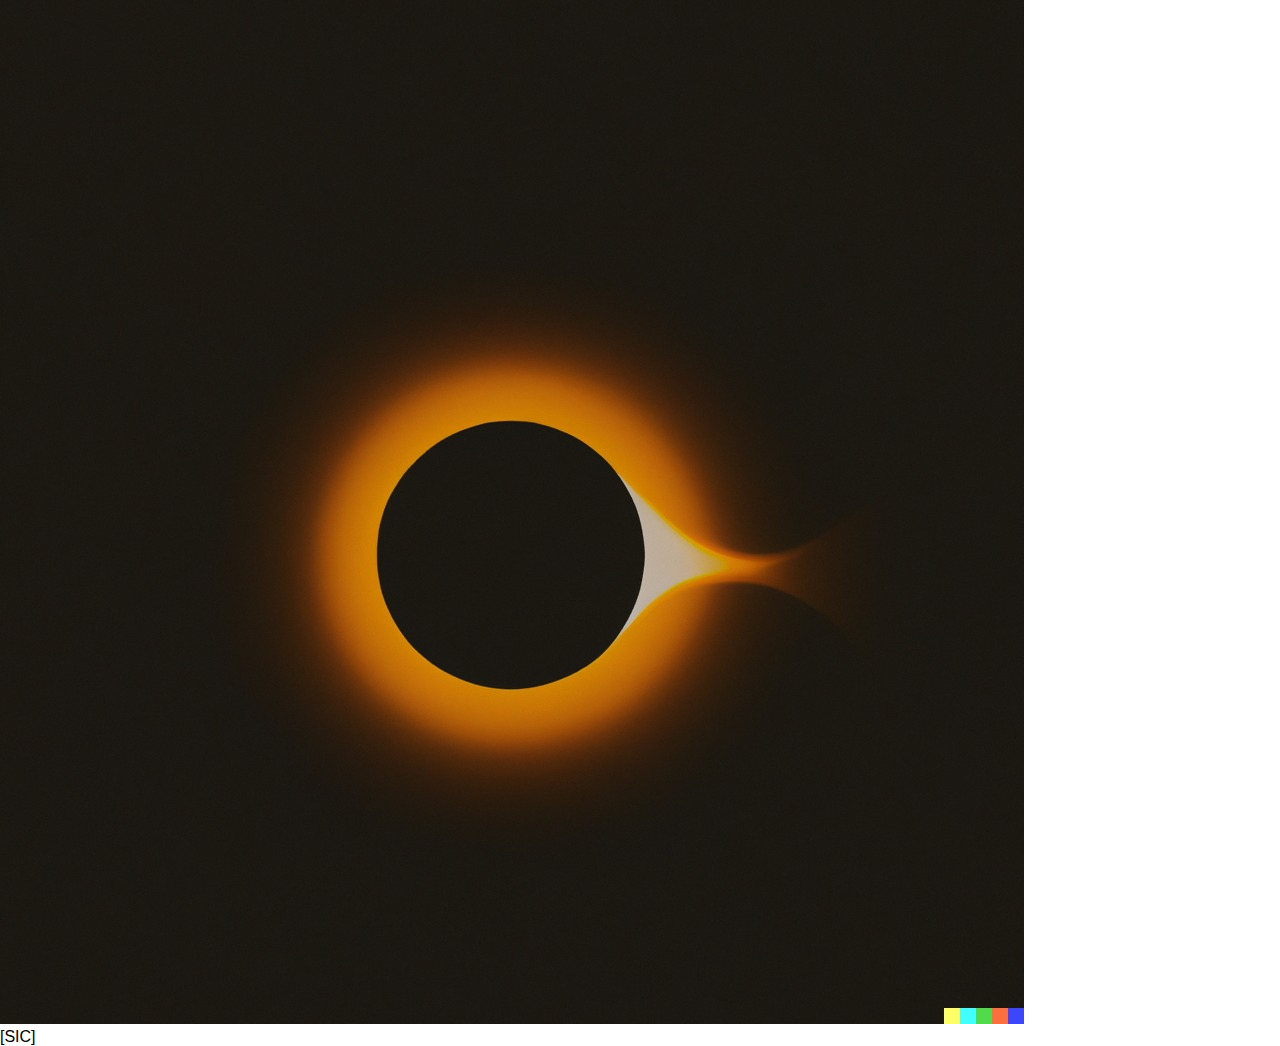
==== index.html @ 69975e5f ""newcommit"" ====
<!DOCTYPE html>
<html lang="en">
<head>
    <meta charset="UTF-8">
    <meta http-equiv="X-UA-Compatible" content="IE=edge">
    <meta name="viewport" content="width=device-width, initial-scale=1.0">
    <title>Sic Landing Page</title>
    <link rel="stylesheet" href="index.css">
</head>
<body>
    <header>
        <div class="header-container">
            <div class="img-container">
                <img src="img/Solei.jpeg" alt="">
            </div>
            <div class="title-text-container">
                <div class="title-text">[SIC]</div>
            </div>
            
        </div>
        
    </header>
    <Nav>

    </Nav>
    <Section>

    </Section>
    <Section>

    </Section>
    <script src="index.js"></script>
</body>
</html>
---- index.css ----
*{
    font-family: 'Segoe UI', Tahoma, Geneva, Verdana, sans-serif;
    margin:0;
}

media-background img{
    width: 100%;
    height: auto;
}

media-background{
    position: absolute;
    top: 0;
    right: 0;
    left: 0;
    bottom: 0;
    position: fixed;
}
.title-wrap{
    position: fixed;
    z-index: inherit;
    left: 10rem;
    bottom: 50%;
    
}
h1 a{
    text-decoration: none;
}
.inner{
    color: white;
    text-decoration: none;
    font-size: 5rem;
    font-family: 'Segoe UI', Tahoma, Geneva, Verdana, sans-serif;
    
}
media-background-container{
    display: block;
    position: relative;
}
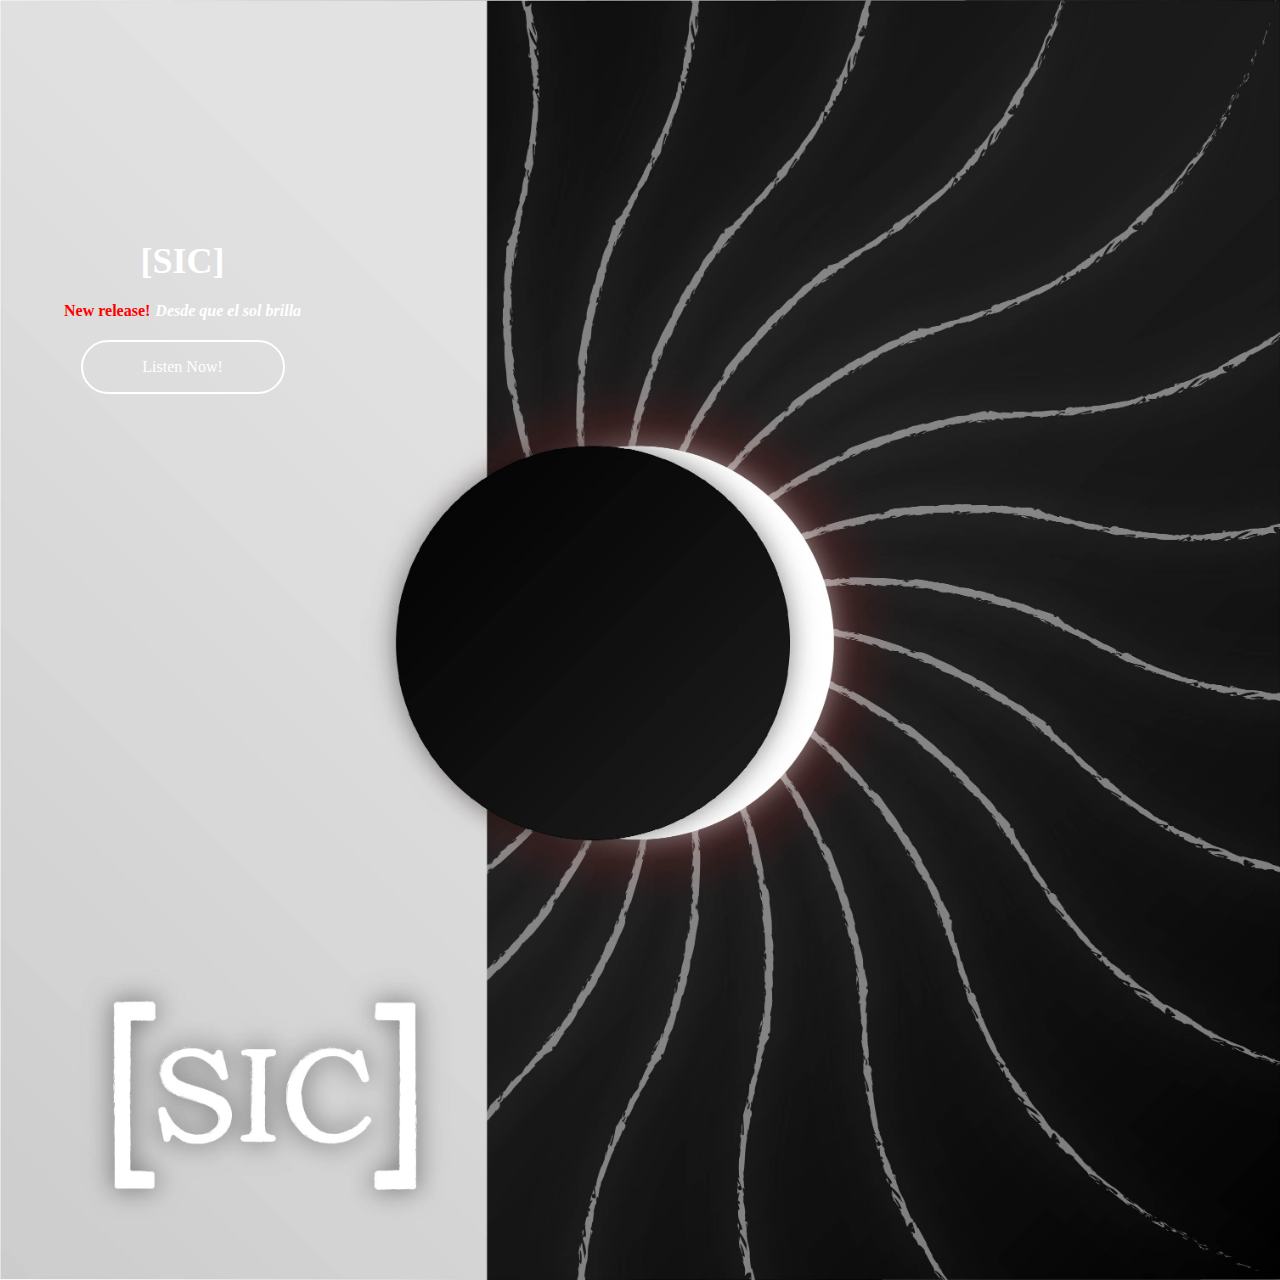
==== commit 04adc83f: ""commitements"" ====
--- a/index.html
+++ b/index.html
@@ -11,20 +11,35 @@
     <header>
         <div class="header-container">
             <div class="img-container">
-                <img src="img/Solei.jpeg" alt="">
+                <img src="img/dqsynb.jpg" alt="">
             </div>
-            <div class="title-text-container">
-                <div class="title-text">[SIC]</div>
+            <div class="title-wrap">
+                <div class="title-text-container">
+                    <div class="title-text">[SIC]</div>
+                </div>
+                <div class="subtitle-container">
+                    <div class="subtitle-text new">
+                        New release!
+                    </div>
+                    <div class="subtitle-text release-name">Desde que el sol brilla</div>
+                </div>
+                <div class="button-container">
+                    <a href="https://open.spotify.com/album/3Ff1bUX5hL4msEC1ksZ8PL?si=1dc17979f8d14b5d">
+                        <div class="button-text">
+                            Listen Now!
+                        </div>
+                    </a>
+                </div>
             </div>
             
         </div>
         
     </header>
     <Nav>
-
+        
     </Nav>
     <Section>
-
+        <iframe src="https://open.spotify.com/embed/album/3Ff1bUX5hL4msEC1ksZ8PL?utm_source=generator" width="100%" height="380" frameBorder="0" allowfullscreen="" allow="autoplay; clipboard-write; encrypted-media; fullscreen; picture-in-picture"></iframe>
     </Section>
     <Section>
 
--- a/index.css
+++ b/index.css
@@ -1,40 +1,101 @@
-*{
-    font-family: 'Segoe UI', Tahoma, Geneva, Verdana, sans-serif;
-    margin:0;
+:root{
+    background-color: black;
+    color: white;
+    font-family: 'segoe UI';
+    box-sizing: border-box;
 }
 
-media-background img{
+html{
     width: 100%;
-    height: auto;
+}
+body {
+    margin: 0;
+}
+.header-container{
+    position: relative;
+    display: flex;
+    align-items: center;
+    min-width: 100%;
+    max-width: 100%;
+    max-height: 30rem;
+    margin: auto;;
+    height: 30rem;
+
+    
+}
+.img-container{
+    max-height: 30rem;
+    margin: auto;
+}
+.img-container img{
+    position:static;
+    display: block;
+    width: 100%;
+    
+
+    
+
+;
+    
 }
 
-media-background{
+.title-wrap{
     position: absolute;
-    top: 0;
-    right: 0;
-    left: 0;
-    bottom: 0;
-    position: fixed;
-}
-.title-wrap{
-    position: fixed;
-    z-index: inherit;
-    left: 10rem;
-    bottom: 50%;
-    
-}
-h1 a{
-    text-decoration: none;
-}
-.inner{
-    color: white;
-    text-decoration: none;
-    font-size: 5rem;
-    font-family: 'Segoe UI', Tahoma, Geneva, Verdana, sans-serif;
-    
-}
-media-background-container{
-    display: block;
-    position: relative;
+    top: 50%;
+    padding-left: 5%;
+    display: flex;
+    flex-direction: column;
+    align-items: center;;
 }
 
+.title-text{
+    font-size: 36px;
+    font-weight: bolder;
+    padding-bottom: 20px;
+}
+
+.subtitle-container{
+    
+    display: flex;
+}
+.subtitle-container{
+    padding-bottom: 20px;
+}
+.new{
+    text-shadow: #000;
+    padding-right: 5px;
+    font-weight: 800;
+    color: red
+}
+.release-name{
+    font-style: italic;
+    font-weight: bold;
+}
+
+.button-container{
+    display: flex;
+    border: 2px solid #fff;
+    border-radius: 50px;
+    height: 50px;
+    width: 200px;
+    align-items: center;
+    justify-content: center;
+    transition: .5s;
+}
+
+.button-container:hover,
+.button-container a:hover{
+    background-color: #fff;
+    color: #000;
+    cursor: pointer;
+    font-weight: 500;
+}
+
+nav{
+    background-color: #000;
+}
+
+a{
+    text-decoration: none;
+    color: #fff;
+}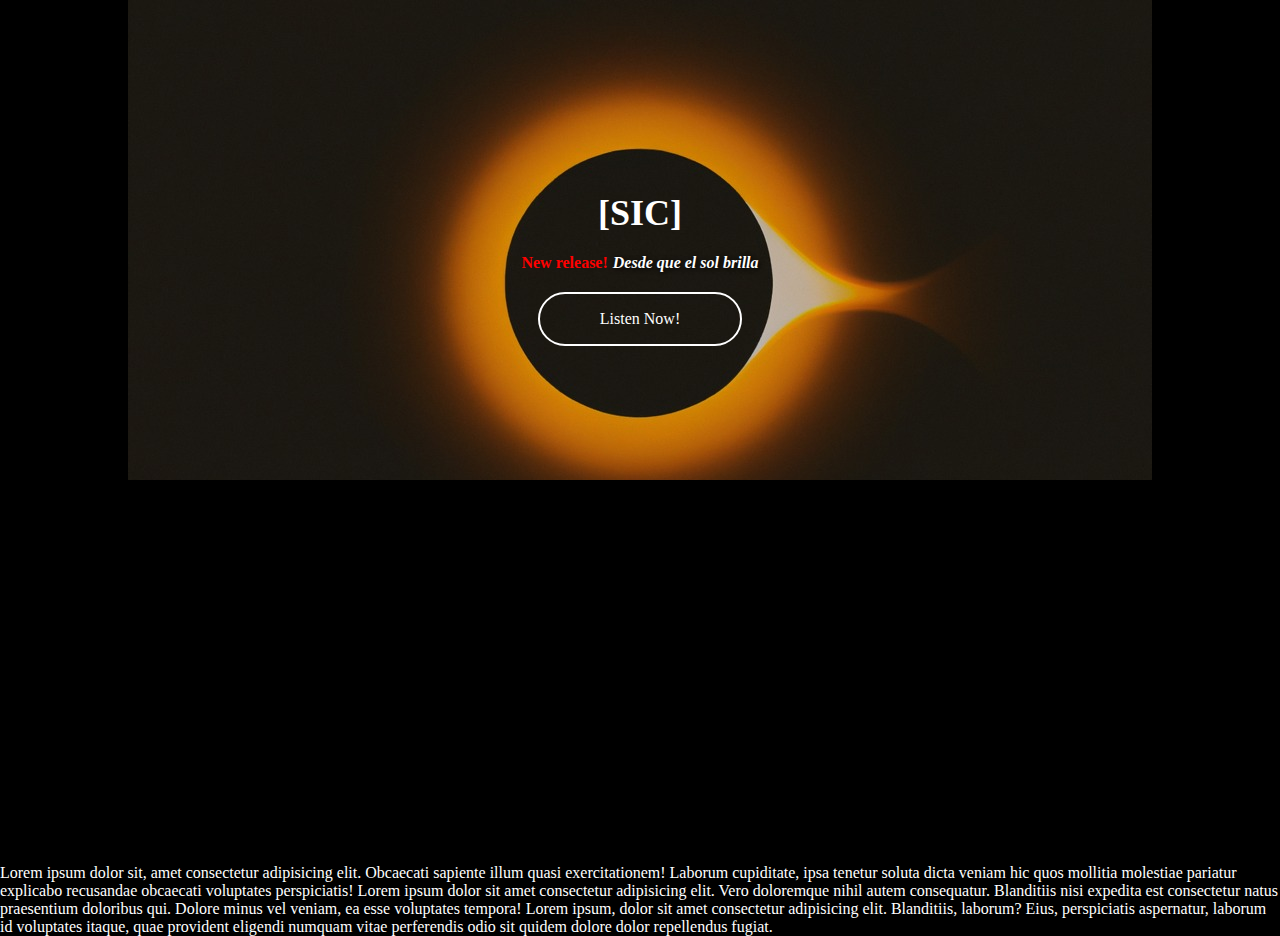
==== commit 18a2c2ea: "new release version" ====
--- a/index.html
+++ b/index.html
@@ -11,7 +11,7 @@
     <header>
         <div class="header-container">
             <div class="img-container">
-                <img src="img/dqsynb.jpg" alt="">
+                <img src="img/Solei.jpeg" style="width:100%">
             </div>
             <div class="title-wrap">
                 <div class="title-text-container">
@@ -42,7 +42,9 @@
         <iframe src="https://open.spotify.com/embed/album/3Ff1bUX5hL4msEC1ksZ8PL?utm_source=generator" width="100%" height="380" frameBorder="0" allowfullscreen="" allow="autoplay; clipboard-write; encrypted-media; fullscreen; picture-in-picture"></iframe>
     </Section>
     <Section>
-
+        Lorem ipsum dolor sit, amet consectetur adipisicing elit. Obcaecati sapiente illum quasi exercitationem! Laborum cupiditate, ipsa tenetur soluta dicta veniam hic quos mollitia molestiae pariatur explicabo recusandae obcaecati voluptates perspiciatis!
+        Lorem ipsum dolor sit amet consectetur adipisicing elit. Vero doloremque nihil autem consequatur. Blanditiis nisi expedita est consectetur natus praesentium doloribus qui. Dolore minus vel veniam, ea esse voluptates tempora!
+        Lorem ipsum, dolor sit amet consectetur adipisicing elit. Blanditiis, laborum? Eius, perspiciatis aspernatur, laborum id voluptates itaque, quae provident eligendi numquam vitae perferendis odio sit quidem dolore dolor repellendus fugiat.  
     </Section>
     <script src="index.js"></script>
 </body>
--- a/index.css
+++ b/index.css
@@ -15,37 +15,37 @@
     position: relative;
     display: flex;
     align-items: center;
+    justify-content: center;
     min-width: 100%;
     max-width: 100%;
     max-height: 30rem;
-    margin: auto;;
+
     height: 30rem;
 
     
 }
 .img-container{
+    display: flex;
     max-height: 30rem;
     margin: auto;
+    overflow: hidden;
+    align-items: center;
 }
 .img-container img{
     position:static;
     display: block;
     width: 100%;
     
-
-    
-
-;
-    
 }
 
 .title-wrap{
-    position: absolute;
-    top: 50%;
-    padding-left: 5%;
+    position: absolute;;
+    top: 40%;
+    margin: auto;;
     display: flex;
     flex-direction: column;
-    align-items: center;;
+    align-items: center;
+    
 }
 
 .title-text{
@@ -57,10 +57,9 @@
 .subtitle-container{
     
     display: flex;
-}
-.subtitle-container{
     padding-bottom: 20px;
 }
+
 .new{
     text-shadow: #000;
     padding-right: 5px;
@@ -70,6 +69,7 @@
 .release-name{
     font-style: italic;
     font-weight: bold;
+    text-shadow: 1px 1px 5px black;
 }
 
 .button-container{
@@ -80,15 +80,17 @@
     width: 200px;
     align-items: center;
     justify-content: center;
-    transition: .5s;
+
 }
 
 .button-container:hover,
-.button-container a:hover{
+.button-container:hover a
+{
     background-color: #fff;
     color: #000;
     cursor: pointer;
     font-weight: 500;
+    
 }
 
 nav{
@@ -96,6 +98,6 @@
 }
 
 a{
+    color: #fff;
     text-decoration: none;
-    color: #fff;
 }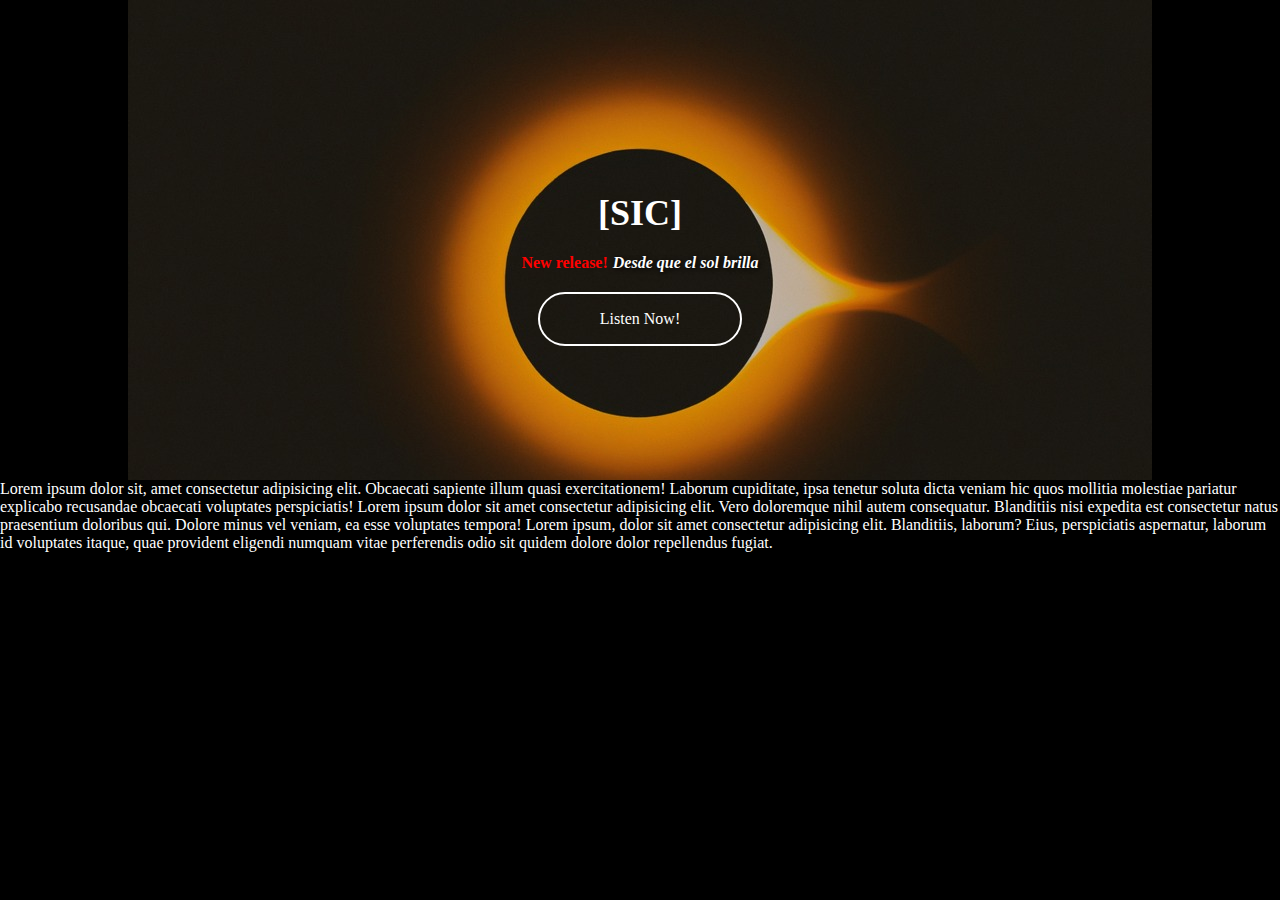
==== commit 77c15e04: "new commit" ====
--- a/index.html
+++ b/index.html
@@ -39,7 +39,7 @@
         
     </Nav>
     <Section>
-        <iframe src="https://open.spotify.com/embed/album/3Ff1bUX5hL4msEC1ksZ8PL?utm_source=generator" width="100%" height="380" frameBorder="0" allowfullscreen="" allow="autoplay; clipboard-write; encrypted-media; fullscreen; picture-in-picture"></iframe>
+        
     </Section>
     <Section>
         Lorem ipsum dolor sit, amet consectetur adipisicing elit. Obcaecati sapiente illum quasi exercitationem! Laborum cupiditate, ipsa tenetur soluta dicta veniam hic quos mollitia molestiae pariatur explicabo recusandae obcaecati voluptates perspiciatis!
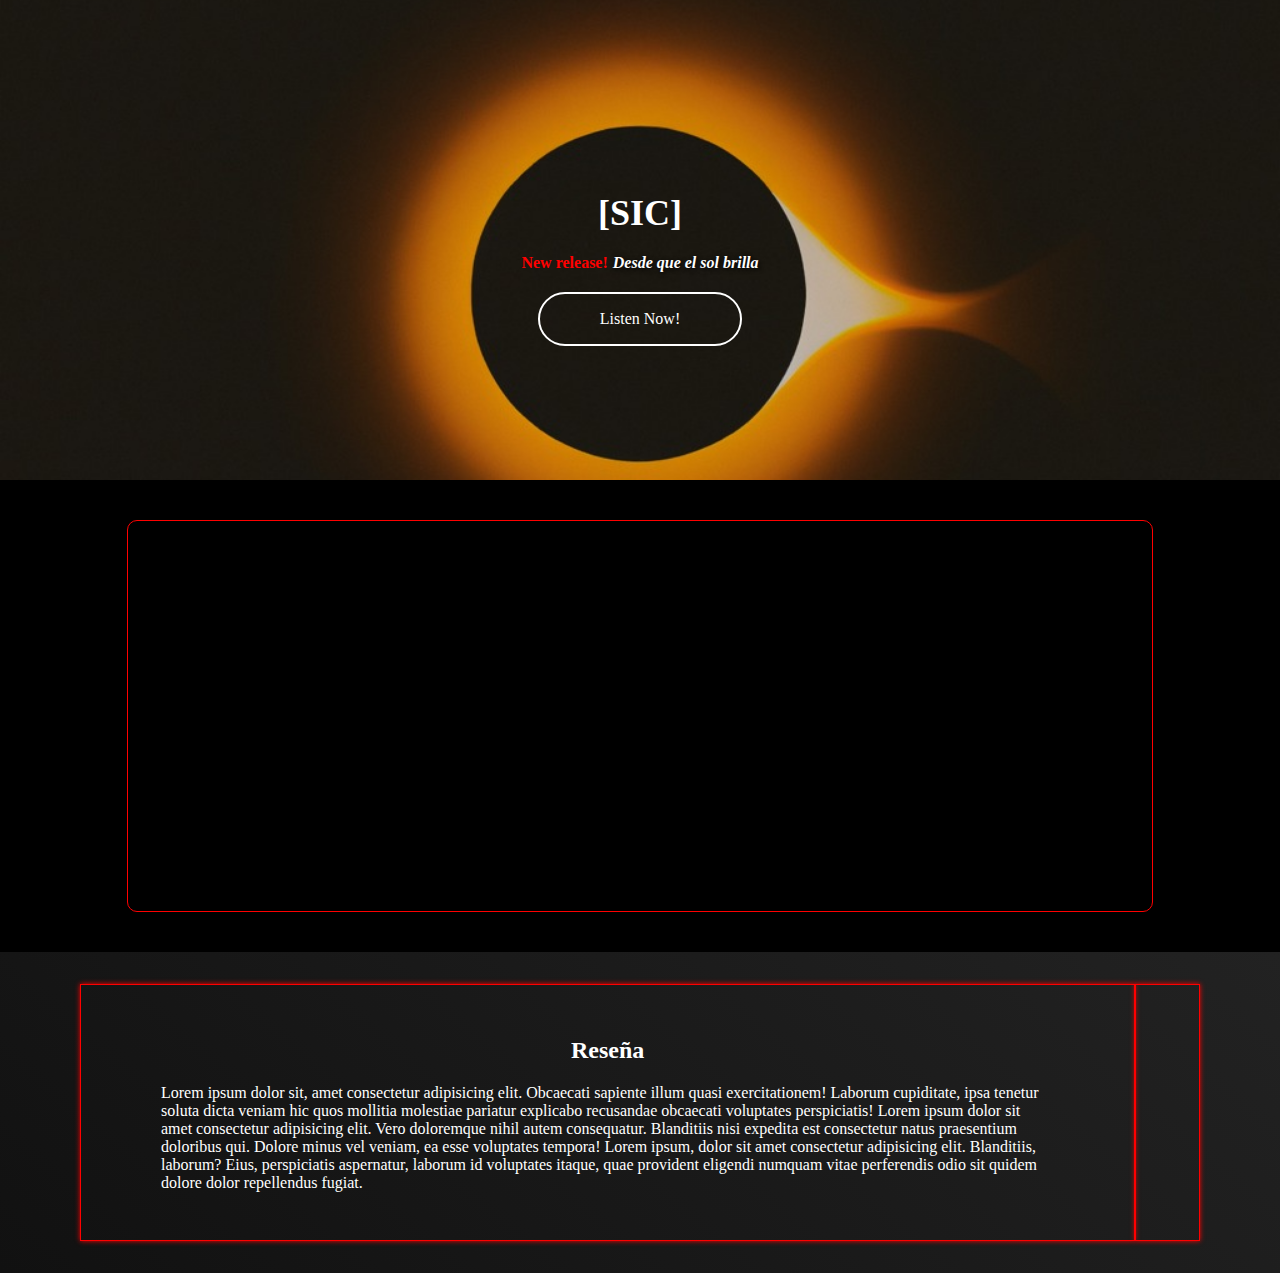
==== commit b52a5cdc: "last pull" ====
--- a/index.html
+++ b/index.html
@@ -39,12 +39,29 @@
         
     </Nav>
     <Section>
-        
+        <div class="card-spot">
+            <iframe class = "spotify-container" src="https://open.spotify.com/embed/album/3Ff1bUX5hL4msEC1ksZ8PL?utm_source=generator" width="100%" height="380" frameBorder="0" allowfullscreen="" allow="autoplay; clipboard-write; encrypted-media; fullscreen; picture-in-picture"></iframe>
+        </div>
     </Section>
     <Section>
-        Lorem ipsum dolor sit, amet consectetur adipisicing elit. Obcaecati sapiente illum quasi exercitationem! Laborum cupiditate, ipsa tenetur soluta dicta veniam hic quos mollitia molestiae pariatur explicabo recusandae obcaecati voluptates perspiciatis!
-        Lorem ipsum dolor sit amet consectetur adipisicing elit. Vero doloremque nihil autem consequatur. Blanditiis nisi expedita est consectetur natus praesentium doloribus qui. Dolore minus vel veniam, ea esse voluptates tempora!
-        Lorem ipsum, dolor sit amet consectetur adipisicing elit. Blanditiis, laborum? Eius, perspiciatis aspernatur, laborum id voluptates itaque, quae provident eligendi numquam vitae perferendis odio sit quidem dolore dolor repellendus fugiat.  
+        <div class="resena-container container-text">
+            <div class="resena-left">
+                <h2 class="resena-title">
+                    Reseña
+                </h2>
+                <p class="resena-text">
+                    Lorem ipsum dolor sit, amet consectetur adipisicing elit. Obcaecati sapiente illum quasi exercitationem! Laborum cupiditate, ipsa tenetur soluta dicta veniam hic quos mollitia molestiae pariatur explicabo recusandae obcaecati voluptates perspiciatis!
+                    Lorem ipsum dolor sit amet consectetur adipisicing elit. Vero doloremque nihil autem consequatur. Blanditiis nisi expedita est consectetur natus praesentium doloribus qui. Dolore minus vel veniam, ea esse voluptates tempora!
+                    Lorem ipsum, dolor sit amet consectetur adipisicing elit. Blanditiis, laborum? Eius, perspiciatis aspernatur, laborum id voluptates itaque, quae provident eligendi numquam vitae perferendis odio sit quidem dolore dolor repellendus fugiat.  
+    
+                </p>
+            </div>
+            <div class="resena-right">
+                <div class="resena-img-container">
+                    <img id="img-band" src="img/group-logo.jpg" alt="">
+                </div>
+            </div>
+        </div>    
     </Section>
     <script src="index.js"></script>
 </body>
--- a/index.css
+++ b/index.css
@@ -11,6 +11,10 @@
 body {
     margin: 0;
 }
+a{
+    color: #fff;
+    text-decoration: none;
+}
 .header-container{
     position: relative;
     display: flex;
@@ -18,9 +22,9 @@
     justify-content: center;
     min-width: 100%;
     max-width: 100%;
-    max-height: 30rem;
 
-    height: 30rem;
+
+
 
     
 }
@@ -30,12 +34,12 @@
     margin: auto;
     overflow: hidden;
     align-items: center;
+    width: 100%;
 }
 .img-container img{
     position:static;
     display: block;
     width: 100%;
-    
 }
 
 .title-wrap{
@@ -97,7 +101,47 @@
     background-color: #000;
 }
 
-a{
-    color: #fff;
-    text-decoration: none;
+.card-spot{
+    display: flex;
+    margin: 40px auto;
+    width: 80%;
+    border-radius: 10px;
+    border: 1px solid red;
+    
+}
+
+.spotify-container{
+    padding: 5px;
+    overflow: hidden;
+    border-radius: 10px;
+}
+
+.resena-container{
+    display: flex;
+    padding: 2rem 5rem;
+    background-image: linear-gradient(40deg ,#111,#222);
+
+}
+.resena-title{
+    text-align: center;
+}
+.resena-left{
+    align-items: center;
+    border: 1px solid red;
+    box-shadow: 0 0 5px red;
+    padding: 2rem 5rem;
+}
+.resena-right{
+    display: flex;
+    overflow: hidden;
+    align-content: center;
+    border: 1px solid red;
+
+    box-shadow: 0 0 5px red;
+}
+#img-band{
+    min-width: 20rem;
+    width:50% ;
+    margin: 0 auto;
+    align-self: center;
 }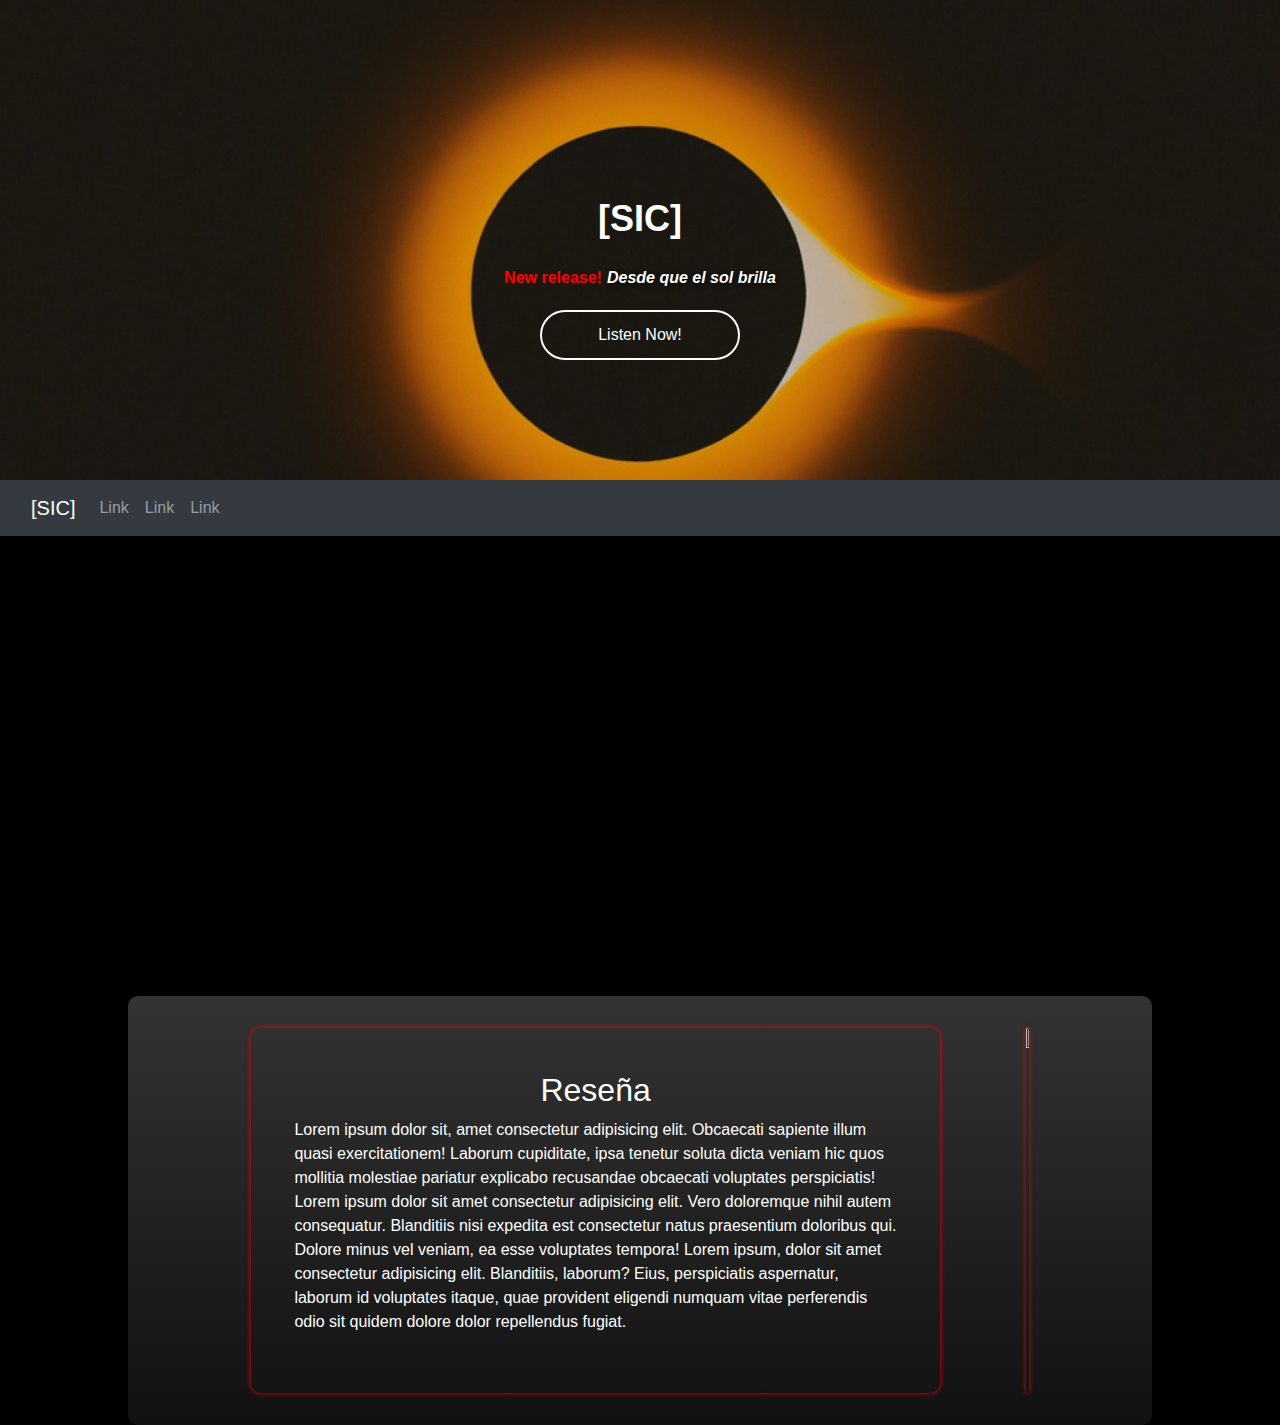
==== commit a7f576e8: "committed:1" ====
--- a/index.html
+++ b/index.html
@@ -3,8 +3,10 @@
 <head>
     <meta charset="UTF-8">
     <meta http-equiv="X-UA-Compatible" content="IE=edge">
-    <meta name="viewport" content="width=device-width, initial-scale=1.0">
+    <meta name="viewport" content="width=device-width, initial-scale=1.0, shrink-to-fit=no">
     <title>Sic Landing Page</title>
+    <link rel="stylesheet" href="https://cdn.jsdelivr.net/npm/bootstrap@4.0.0/dist/css/bootstrap.min.css" integrity="sha384-Gn5384xqQ1aoWXA+058RXPxPg6fy4IWvTNh0E263XmFcJlSAwiGgFAW/dAiS6JXm" crossorigin="anonymous">
+    
     <link rel="stylesheet" href="index.css">
 </head>
 <body>
@@ -35,9 +37,27 @@
         </div>
         
     </header>
-    <Nav>
-        
-    </Nav>
+    <nav class="navbar navbar-expand-sm bg-dark navbar-dark">
+        <div class="container-fluid">
+            <a class="navbar-brand" href="#">[SIC]</a>
+            <button class="navbar-toggler" type="button" data-bs-toggle="collapse" data-bs-target="#collapsibleNavbar">
+                <span class="navbar-toggler-icon"></span>
+             </button>
+            <div class="collapse navbar-collapse" id="collapsibleNavbar">
+            <ul class="navbar-nav">
+                <li class="nav-item">
+                    <a class="nav-link" href="#">Link</a>
+                </li>
+                <li class="nav-item">
+                    <a class="nav-link" href="#">Link</a>
+                </li>
+                <li class="nav-item">
+                    <a class="nav-link" href="#">Link</a>
+                </li>
+            </ul>
+          </div>
+        </div>
+    </nav>
     <Section>
         <div class="card-spot">
             <iframe class = "spotify-container" src="https://open.spotify.com/embed/album/3Ff1bUX5hL4msEC1ksZ8PL?utm_source=generator" width="100%" height="380" frameBorder="0" allowfullscreen="" allow="autoplay; clipboard-write; encrypted-media; fullscreen; picture-in-picture"></iframe>
@@ -64,5 +84,8 @@
         </div>    
     </Section>
     <script src="index.js"></script>
+    <script src="https://code.jquery.com/jquery-3.2.1.slim.min.js" integrity="sha384-KJ3o2DKtIkvYIK3UENzmM7KCkRr/rE9/Qpg6aAZGJwFDMVNA/GpGFF93hXpG5KkN" crossorigin="anonymous"></script>
+<script src="https://cdn.jsdelivr.net/npm/popper.js@1.12.9/dist/umd/popper.min.js" integrity="sha384-ApNbgh9B+Y1QKtv3Rn7W3mgPxhU9K/ScQsAP7hUibX39j7fakFPskvXusvfa0b4Q" crossorigin="anonymous"></script>
+<script src="https://cdn.jsdelivr.net/npm/bootstrap@4.0.0/dist/js/bootstrap.min.js" integrity="sha384-JZR6Spejh4U02d8jOt6vLEHfe/JQGiRRSQQxSfFWpi1MquVdAyjUar5+76PVCmYl" crossorigin="anonymous"></script>
 </body>
 </html>--- a/index.css
+++ b/index.css
@@ -1,8 +1,6 @@
-:root{
-    background-color: black;
-    color: white;
-    font-family: 'segoe UI';
-    box-sizing: border-box;
+
+div{
+    color: #fff;
 }
 
 html{
@@ -10,6 +8,7 @@
 }
 body {
     margin: 0;
+    background-color: #000;
 }
 a{
     color: #fff;
@@ -23,17 +22,13 @@
     min-width: 100%;
     max-width: 100%;
 
-
-
-
-    
-}
+}   
 .img-container{
     display: flex;
-    max-height: 30rem;
+    max-height: 30em;
     margin: auto;
-    overflow: hidden;
     align-items: center;
+    overflow: hidden;;
     width: 100%;
 }
 .img-container img{
@@ -106,7 +101,6 @@
     margin: 40px auto;
     width: 80%;
     border-radius: 10px;
-    border: 1px solid red;
     
 }
 
@@ -118,30 +112,41 @@
 
 .resena-container{
     display: flex;
-    padding: 2rem 5rem;
-    background-image: linear-gradient(40deg ,#111,#222);
+    flex-direction: row;
+    padding: 2em 5em;
+    background-image: linear-gradient(0deg,#111,#333);
+
+    margin:  0 10%;
+    border-radius: 10px;
 
 }
 .resena-title{
     text-align: center;
+    width: 50%;
 }
 .resena-left{
+    display: flex;;
+    flex-direction: column;
     align-items: center;
-    border: 1px solid red;
+    justify-content: center;
+    padding: 5% 5%;
     box-shadow: 0 0 5px red;
-    padding: 2rem 5rem;
+    border-radius: 10px;
+    margin: 0 5% ;
 }
 .resena-right{
-    display: flex;
+    margin: 0 5% ;
+    box-shadow: 0 0 5px red;
+    border-radius: 10px;   
     overflow: hidden;
-    align-content: center;
-    border: 1px solid red;
 
-    box-shadow: 0 0 5px red;
+
 }
 #img-band{
-    min-width: 20rem;
-    width:50% ;
-    margin: 0 auto;
-    align-self: center;
+    object-fit: cover;
+  
+    width:100% ;
+    height: 100%;
+
+
 }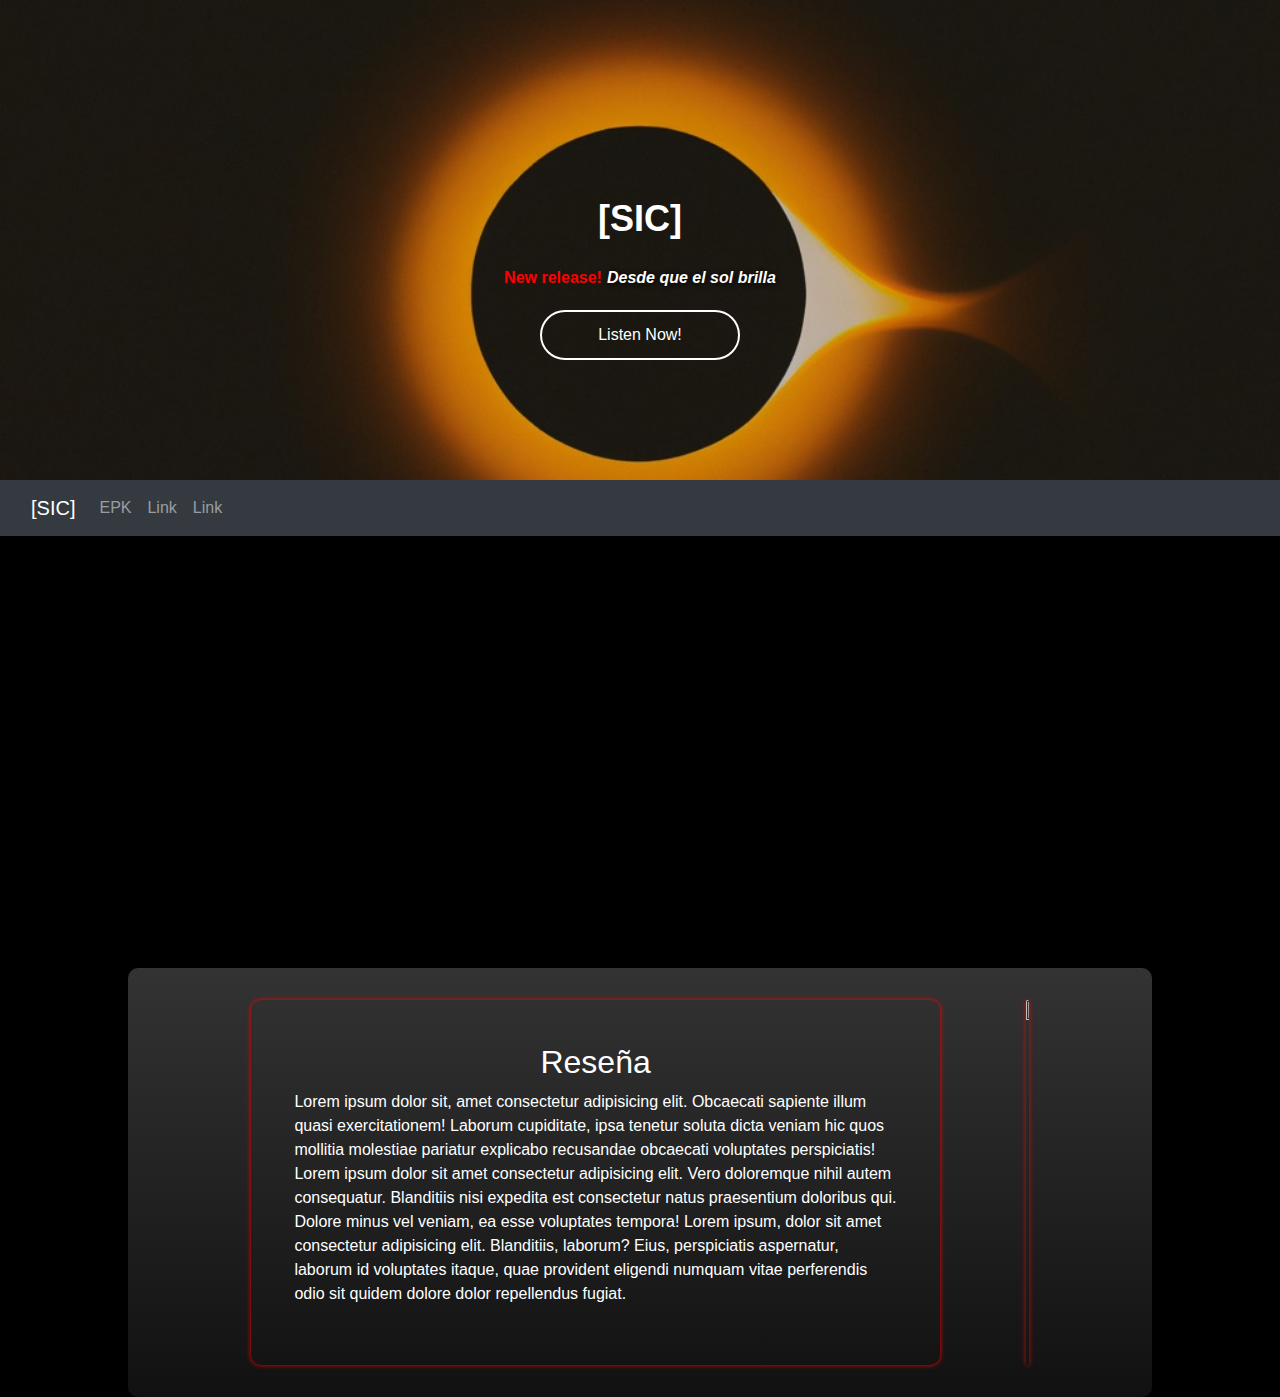
==== commit ca5cfd57: "." ====
--- a/index.html
+++ b/index.html
@@ -8,6 +8,7 @@
     <link rel="stylesheet" href="https://cdn.jsdelivr.net/npm/bootstrap@4.0.0/dist/css/bootstrap.min.css" integrity="sha384-Gn5384xqQ1aoWXA+058RXPxPg6fy4IWvTNh0E263XmFcJlSAwiGgFAW/dAiS6JXm" crossorigin="anonymous">
     
     <link rel="stylesheet" href="index.css">
+    <link rel="shortcut icon" href="/img/espalda 20 cm.png" type="image/x-icon">
 </head>
 <body>
     <header>
@@ -46,7 +47,7 @@
             <div class="collapse navbar-collapse" id="collapsibleNavbar">
             <ul class="navbar-nav">
                 <li class="nav-item">
-                    <a class="nav-link" href="#">Link</a>
+                    <a class="nav-link" href="/pressKit.html">EPK</a>
                 </li>
                 <li class="nav-item">
                     <a class="nav-link" href="#">Link</a>
@@ -60,7 +61,7 @@
     </nav>
     <Section>
         <div class="card-spot">
-            <iframe class = "spotify-container" src="https://open.spotify.com/embed/album/3Ff1bUX5hL4msEC1ksZ8PL?utm_source=generator" width="100%" height="380" frameBorder="0" allowfullscreen="" allow="autoplay; clipboard-write; encrypted-media; fullscreen; picture-in-picture"></iframe>
+            <iframe style="border-radius:12px" src="https://open.spotify.com/embed/album/0KIu74uNoPhDNFz49zuDyx?utm_source=generator" width="100%" height="352" frameBorder="0" allowfullscreen="" allow="autoplay; clipboard-write; encrypted-media; fullscreen; picture-in-picture" loading="lazy"></iframe>
         </div>
     </Section>
     <Section>
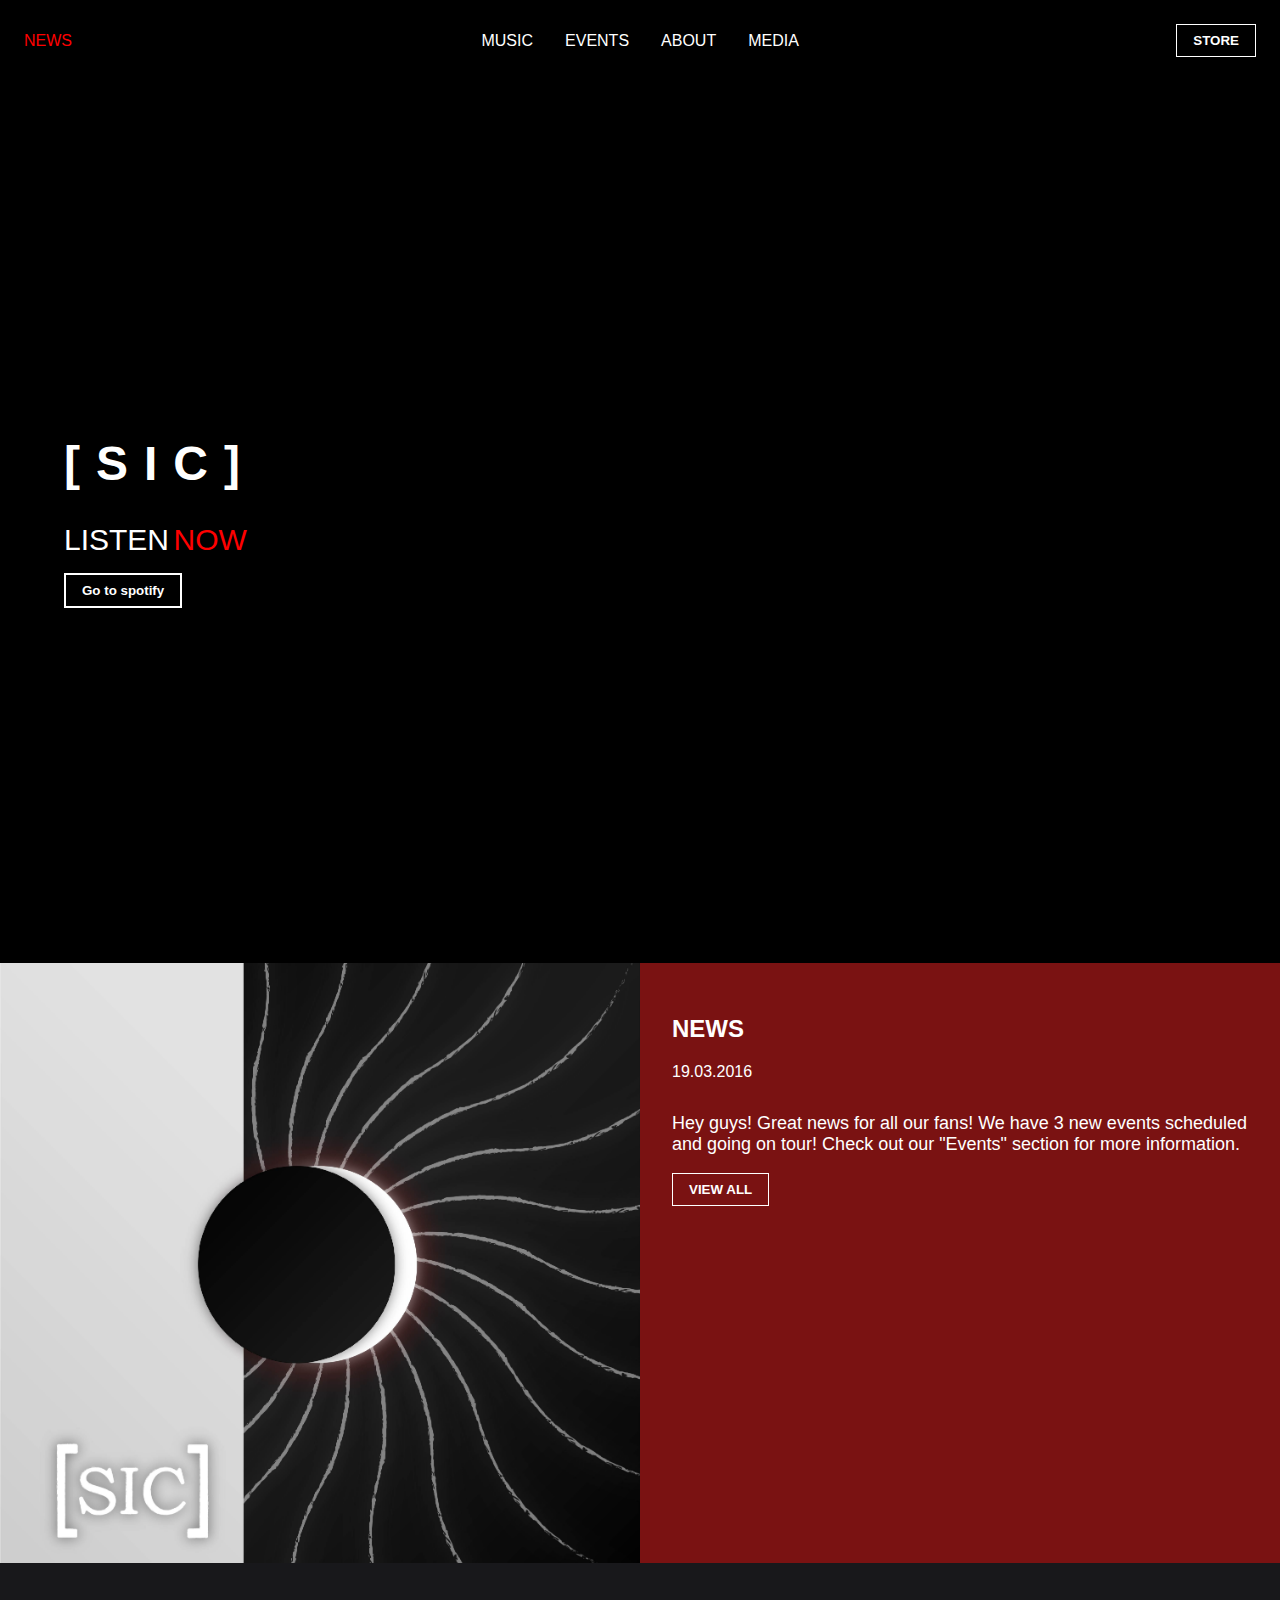
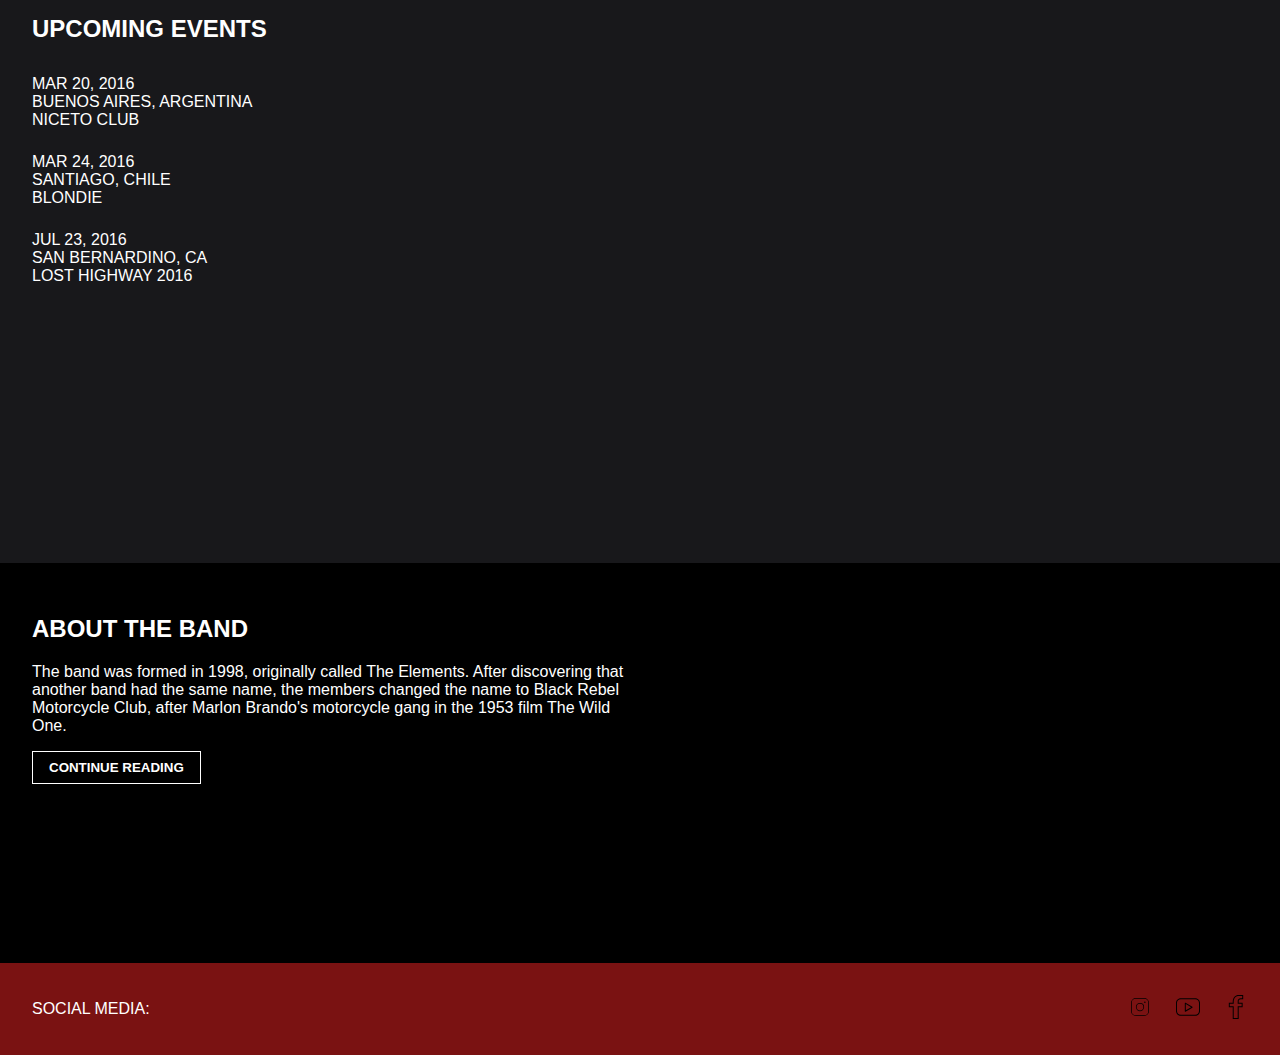
==== commit bef6304a: "Remaster" ====
--- a/index.html
+++ b/index.html
@@ -1,92 +1,130 @@
 <!DOCTYPE html>
-<html lang="en">
+<html lang="es">
 <head>
     <meta charset="UTF-8">
-    <meta http-equiv="X-UA-Compatible" content="IE=edge">
-    <meta name="viewport" content="width=device-width, initial-scale=1.0, shrink-to-fit=no">
-    <title>Sic Landing Page</title>
-    <link rel="stylesheet" href="https://cdn.jsdelivr.net/npm/bootstrap@4.0.0/dist/css/bootstrap.min.css" integrity="sha384-Gn5384xqQ1aoWXA+058RXPxPg6fy4IWvTNh0E263XmFcJlSAwiGgFAW/dAiS6JXm" crossorigin="anonymous">
-    
+    <meta name="viewport" content="width=device-width, initial-scale=1.0">
+    <title>[SIC] - Sitio Web de la Banda</title>
+    <link rel="shortcut icon" href="./img/stats.Recurso 7-8.png" type="image/x-icon">
+    <link
+    href="https://cdn.jsdelivr.net/npm/bootstrap@5.3.2/dist/css/bootstrap.min.css"
+    rel="stylesheet"
+    integrity="sha384-T3c6CoIi6uLrA9TneNEoa7RxnatzjcDSCmG1MXxSR1GAsXEV/Dwwykc2MPK8M2HN"
+    crossorigin="anonymous"
+    />
     <link rel="stylesheet" href="index.css">
-    <link rel="shortcut icon" href="/img/espalda 20 cm.png" type="image/x-icon">
+    <link href="https://cdnjs.cloudflare.com/ajax/libs/font-awesome/6.0.0/css/all.min.css" rel="stylesheet">
 </head>
 <body>
-    <header>
-        <div class="header-container">
-            <div class="img-container">
-                <img src="img/Solei.jpeg" style="width:100%">
+    <div class="min-h-screen bg-black text-white">
+        <!-- Navegación -->
+        <nav class="flex-nav">
+            <div class="text-red-600 font-bold">NEWS</div>
+            <div class="nav-links">
+                <a href="#" class="hover-red">MUSIC</a>
+                <a href="#" class="hover-red">EVENTS</a>
+                <a href="#" class="hover-red">ABOUT</a>
+                <a href="#" class="hover-red">MEDIA</a>
             </div>
-            <div class="title-wrap">
-                <div class="title-text-container">
-                    <div class="title-text">[SIC]</div>
+            <button class="btn btn-outline">STORE</button>
+        </nav>
+
+        <!-- Sección Hero -->
+        <section class="hero">
+            <div class="hero-content">
+                <div class="band-logo">
+                    <div class="logo-letter">[</div>
+                    <div class="logo-letter">S</div>
+                    <div class="logo-letter">I</div>
+                    <div class="logo-letter">C</div>
+                    <div class="logo-letter">]</div>
                 </div>
-                <div class="subtitle-container">
-                    <div class="subtitle-text new">
-                        New release!
+                <div class="tour-announcement">
+                    <span class="text-3xl font-bold">LISTEN</span>
+                    <span class="text-3xl font-bold text-red-600">NOW</span>
+                </div>
+                <button class="btn btn-transparent" onclick="window.location.href = 'https://open.spotify.com/intl-es/artist/43VDUzaYRoeXU8KwZv9hcY'">Go to spotify</button>
+            </div>
+        </section>
+
+        <!-- Sección de Noticias -->
+        <section class="news-section">
+            <div class="news-image"></div>
+            <div class="news-content">
+                <div class="news-header">
+                    <h2 class="text-2xl font-bold">NEWS</h2>
+                    <span class="text-zinc-200">19.03.2016</span>
+                </div>
+                <p class="text-lg">
+                    Hey guys! Great news for all our fans! We have 3 new events scheduled and going on tour!
+                    Check out our "Events" section for more information.
+                </p>
+                <button class="btn btn-outline">VIEW ALL</button>
+            </div>
+        </section>
+
+        <!-- Sección de Eventos -->
+        <section class="events-section d-none">
+            <div class="events-content">
+                <h2 class="text-2xl font-bold">UPCOMING EVENTS</h2>
+                <div class="events-list">
+                    <div class="event-item">
+                        <div class="text-zinc-400">MAR 20, 2016</div>
+                        <div class="text-xl">BUENOS AIRES, ARGENTINA</div>
+                        <div class="text-zinc-400">NICETO CLUB</div>
                     </div>
-                    <div class="subtitle-text release-name">Desde que el sol brilla</div>
-                </div>
-                <div class="button-container">
-                    <a href="https://open.spotify.com/album/3Ff1bUX5hL4msEC1ksZ8PL?si=1dc17979f8d14b5d">
-                        <div class="button-text">
-                            Listen Now!
-                        </div>
-                    </a>
+                    <div class="event-item">
+                        <div class="text-zinc-400">MAR 24, 2016</div>
+                        <div class="text-xl">SANTIAGO, CHILE</div>
+                        <div class="text-zinc-400">BLONDIE</div>
+                    </div>
+                    <div class="event-item">
+                        <div class="text-zinc-400">JUL 23, 2016</div>
+                        <div class="text-xl">SAN BERNARDINO, CA</div>
+                        <div class="text-zinc-400">LOST HIGHWAY 2016</div>
+                    </div>
                 </div>
             </div>
-            
-        </div>
-        
-    </header>
-    <nav class="navbar navbar-expand-sm bg-dark navbar-dark">
-        <div class="container-fluid">
-            <a class="navbar-brand" href="#">[SIC]</a>
-            <button class="navbar-toggler" type="button" data-bs-toggle="collapse" data-bs-target="#collapsibleNavbar">
-                <span class="navbar-toggler-icon"></span>
-             </button>
-            <div class="collapse navbar-collapse" id="collapsibleNavbar">
-            <ul class="navbar-nav">
-                <li class="nav-item">
-                    <a class="nav-link" href="/pressKit.html">EPK</a>
-                </li>
-                <li class="nav-item">
-                    <a class="nav-link" href="#">Link</a>
-                </li>
-                <li class="nav-item">
-                    <a class="nav-link" href="#">Link</a>
-                </li>
-            </ul>
-          </div>
-        </div>
-    </nav>
-    <Section>
-        <div class="card-spot">
-            <iframe style="border-radius:12px" src="https://open.spotify.com/embed/album/0KIu74uNoPhDNFz49zuDyx?utm_source=generator" width="100%" height="352" frameBorder="0" allowfullscreen="" allow="autoplay; clipboard-write; encrypted-media; fullscreen; picture-in-picture" loading="lazy"></iframe>
-        </div>
-    </Section>
-    <Section>
-        <div class="resena-container container-text">
-            <div class="resena-left">
-                <h2 class="resena-title">
-                    Reseña
-                </h2>
-                <p class="resena-text">
-                    Lorem ipsum dolor sit, amet consectetur adipisicing elit. Obcaecati sapiente illum quasi exercitationem! Laborum cupiditate, ipsa tenetur soluta dicta veniam hic quos mollitia molestiae pariatur explicabo recusandae obcaecati voluptates perspiciatis!
-                    Lorem ipsum dolor sit amet consectetur adipisicing elit. Vero doloremque nihil autem consequatur. Blanditiis nisi expedita est consectetur natus praesentium doloribus qui. Dolore minus vel veniam, ea esse voluptates tempora!
-                    Lorem ipsum, dolor sit amet consectetur adipisicing elit. Blanditiis, laborum? Eius, perspiciatis aspernatur, laborum id voluptates itaque, quae provident eligendi numquam vitae perferendis odio sit quidem dolore dolor repellendus fugiat.  
+            <div class="events-image"></div>
+        </section>
+
+        <!-- Sección Acerca de -->
+        <section class="about-section">
+            <div class="about-content">
+                <h2 class="text-2xl font-bold">ABOUT THE BAND</h2>
+                <p class="text-zinc-200">
+                    The band was formed in 1998, originally called The Elements. After discovering that another band had the same name, the members changed the name to Black Rebel Motorcycle Club, after Marlon Brando's motorcycle gang in the 1953 film The Wild One.
+                </p>
+                <button class="btn btn-outline">CONTINUE READING</button>
+            </div>
+        </section>
+
+        <!-- Pie de página -->
+        <footer class="footer">
+            <div class="text-xl font-bold">SOCIAL MEDIA:</div>
+            <div class="social-links text-white">
+                <a href="https://www.instagram.com/sic.band/" class="hover-light">
+                    <img src="./img/instagram-logo.svg" alt="Instagram" class="social-icon">
+                </a>
+                <a href="https://www.youtube.com/@sicband2459" class="hover-light">
+                    <img src="./img/youtube-svgrepo-com.svg" alt="YouTube" class="social-icon">
+                </a>
+                <a href="https://www.facebook.com/SIC.Banda" class="hover-light">
+                    <img src="./img/facebook-svgrepo-com.svg" alt="Facebook" class="social-icon">
+                </a>
+            </div>
+        </footer>
+    </div>
+    <script src="index.js"></script>
+    <script
+                src="https://cdn.jsdelivr.net/npm/@popperjs/core@2.11.8/dist/umd/popper.min.js"
+                integrity="sha384-I7E8VVD/ismYTF4hNIPjVp/Zjvgyol6VFvRkX/vR+Vc4jQkC+hVqc2pM8ODewa9r"
+                crossorigin="anonymous"
+            ></script>
     
-                </p>
-            </div>
-            <div class="resena-right">
-                <div class="resena-img-container">
-                    <img id="img-band" src="img/group-logo.jpg" alt="">
-                </div>
-            </div>
-        </div>    
-    </Section>
-    <script src="index.js"></script>
-    <script src="https://code.jquery.com/jquery-3.2.1.slim.min.js" integrity="sha384-KJ3o2DKtIkvYIK3UENzmM7KCkRr/rE9/Qpg6aAZGJwFDMVNA/GpGFF93hXpG5KkN" crossorigin="anonymous"></script>
-<script src="https://cdn.jsdelivr.net/npm/popper.js@1.12.9/dist/umd/popper.min.js" integrity="sha384-ApNbgh9B+Y1QKtv3Rn7W3mgPxhU9K/ScQsAP7hUibX39j7fakFPskvXusvfa0b4Q" crossorigin="anonymous"></script>
-<script src="https://cdn.jsdelivr.net/npm/bootstrap@4.0.0/dist/js/bootstrap.min.js" integrity="sha384-JZR6Spejh4U02d8jOt6vLEHfe/JQGiRRSQQxSfFWpi1MquVdAyjUar5+76PVCmYl" crossorigin="anonymous"></script>
+            <script
+                src="https://cdn.jsdelivr.net/npm/bootstrap@5.3.2/dist/js/bootstrap.min.js"
+                integrity="sha384-BBtl+eGJRgqQAUMxJ7pMwbEyER4l1g+O15P+16Ep7Q9Q+zqX6gSbd85u4mG4QzX+"
+                crossorigin="anonymous"
+            ></script>
 </body>
 </html>--- a/index.css
+++ b/index.css
@@ -15,21 +15,23 @@
     text-decoration: none;
 }
 .header-container{
+    height: 100vh;
     position: relative;
     display: flex;
     align-items: center;
     justify-content: center;
     min-width: 100%;
     max-width: 100%;
+    overflow: hidden;
 
 }   
 .img-container{
     display: flex;
     max-height: 30em;
-    margin: auto;
-    align-items: center;
-    overflow: hidden;;
-    width: 100%;
+    /* margin: auto; */
+    align-items: center;
+    /* overflow: hidden;; */
+    /* width: 100%; */
 }
 .img-container img{
     position:static;
@@ -149,4 +151,277 @@
     height: 100%;
 
 
+}
+
+.resena-img-container{
+    height: 100%;
+    width: 100%;
+}
+
+
+
+
+
+
+:root {
+    --color-black: #000000;
+    --color-white: #FFFFFF;
+    --color-red-A: #FF0000;
+    /* --color-red: #734f30; */
+    /* --color-red: #A68572; */
+    /* --color-red: #6f127a; */
+    /* --color-red: #2b4622; */
+    --color-red: #7a1212;
+    --color-zinc-200: #E4E4E7;
+    --color-zinc-400: #A1A1AA;
+    --color-zinc-900: #18181B;
+}
+
+body {
+    font-family: Arial, sans-serif;
+    margin: 0;
+    padding: 0;
+    background-color: var(--color-black);
+    color: var(--color-white);
+}
+
+.min-h-screen {
+    min-height: 100vh;
+}
+
+/* Navegación */
+.flex-nav {
+    display: flex;
+    justify-content: space-between;
+    align-items: center;
+    padding: 1rem;
+}
+
+.nav-links {
+    display: none;
+}
+
+.nav-links a {
+    margin-left: 2rem;
+    color: var(--color-white);
+    text-decoration: none;
+}
+
+.hover-red:hover {
+    color: var(--color-red);
+}
+
+.btn {
+    padding: 0.5rem 1rem;
+    border: none;
+    cursor: pointer;
+    font-weight: bold;
+}
+
+.btn-outline {
+    background-color: transparent;
+    border: 1px solid var(--color-white);
+    color: var(--color-white);
+}
+
+.btn-outline:hover {
+    background-color: var(--color-red);
+    border-color: var(--color-red);
+}
+
+
+
+/* Sección Hero */
+.hero {
+    position: relative;
+    height: 98vh;
+    background-image: url('./img/black-Entire.jpg');
+    background-size: cover;
+    background-position: center;
+}
+
+.hero::before {
+    content: '';
+    position: absolute;
+    top: 0;
+    left: 0;
+    right: 0;
+    bottom: 0;
+    background: linear-gradient(to right, var(--color-black), transparent);
+}
+
+.hero-content {
+    position: absolute;
+    top: 50%;
+    left: 4rem;
+    transform: translateY(-50%);
+}
+
+.band-logo {
+    display: flex;
+    gap: 1rem;
+    margin-bottom: 2rem;
+}
+
+.logo-letter {
+    font-size: 3rem;
+    font-weight: bold;
+    font-family: 'Segoe UI', Tahoma, Geneva, Verdana, sans-serif;
+}
+
+.tour-announcement {
+    margin-bottom: 1rem;
+}
+
+.text-3xl {
+    font-size: 1.875rem;
+}
+
+.text-red-600 {
+    color: var(--color-red-A);
+}
+
+.btn-transparent {
+    background-color: transparent;
+    border: 2px solid var(--color-white);
+    color: var(--color-white);
+}
+
+.btn-transparent:hover {
+    background-color: var(--color-red);
+    border-color: var(--color-red);
+}
+
+/* Sección de Noticias */
+.news-section {
+    display: grid;
+    grid-template-columns: 1fr;
+}
+
+.news-image {
+    background-image: url('img/dqsynb.jpg');
+    background-size: cover;
+    background-position: center;
+    height: 300px;
+}
+
+.news-content {
+    background-color: var(--color-red);
+    padding: 2rem;
+}
+
+.news-header {
+    margin-bottom: 2rem;
+}
+
+.text-2xl {
+    font-size: 1.5rem;
+}
+
+.text-lg {
+    font-size: 1.125rem;
+}
+
+/* Sección de Eventos */
+.events-section {
+    display: grid;
+    grid-template-columns: 1fr;
+    background-color: var(--color-zinc-900);
+}
+
+.events-content {
+    padding: 2rem;
+}
+
+.events-list {
+    margin-top: 2rem;
+}
+
+.event-item {
+    margin-bottom: 1.5rem;
+}
+
+.events-image {
+    background-image: url('./img/DSC09293-2.jpg');
+    background-size: cover;
+    background-position: center;
+    height: 300px;
+}
+
+/* Sección Acerca de */
+.about-section {
+    position: relative;
+    height: 400px;
+    /* background-image: url('./img/group.jpg'); */
+    background-size: cover;
+    background-position: center;
+}
+
+.about-section::before {
+    content: '';
+    position: absolute;
+    top: 0;
+    left: 0;
+    right: 0;
+    bottom: 0;
+    background-color: rgba(0, 0, 0, 0.5);
+}
+
+.about-content {
+    position: relative;
+    padding: 2rem;
+    max-width: 600px;
+}
+
+/* Pie de página */
+.footer {
+    background-color: var(--color-red);
+    padding: 2rem;
+    display: flex;
+    flex-direction: column;
+    align-items: center;
+}
+
+.social-links {
+    display: flex;
+    gap: 1.5rem;
+    margin-top: 1rem;
+}
+
+.social-icon {
+    width: 1.5rem;
+    height: 1.5rem;
+}
+
+.hover-light:hover {
+    opacity: 0.8;
+}
+
+@media (min-width: 768px) {
+    .flex-nav {
+        padding: 1.5rem;
+    }
+
+    .nav-links {
+        display: flex;
+    }
+
+    .news-section,
+    .events-section {
+        grid-template-columns: 1fr 1fr;
+    }
+
+    .news-image,
+    .events-image {
+        height: 600px;
+    }
+
+    .footer {
+        flex-direction: row;
+        justify-content: space-between;
+    }
+
+    .social-links {
+        margin-top: 0;
+    }
 }